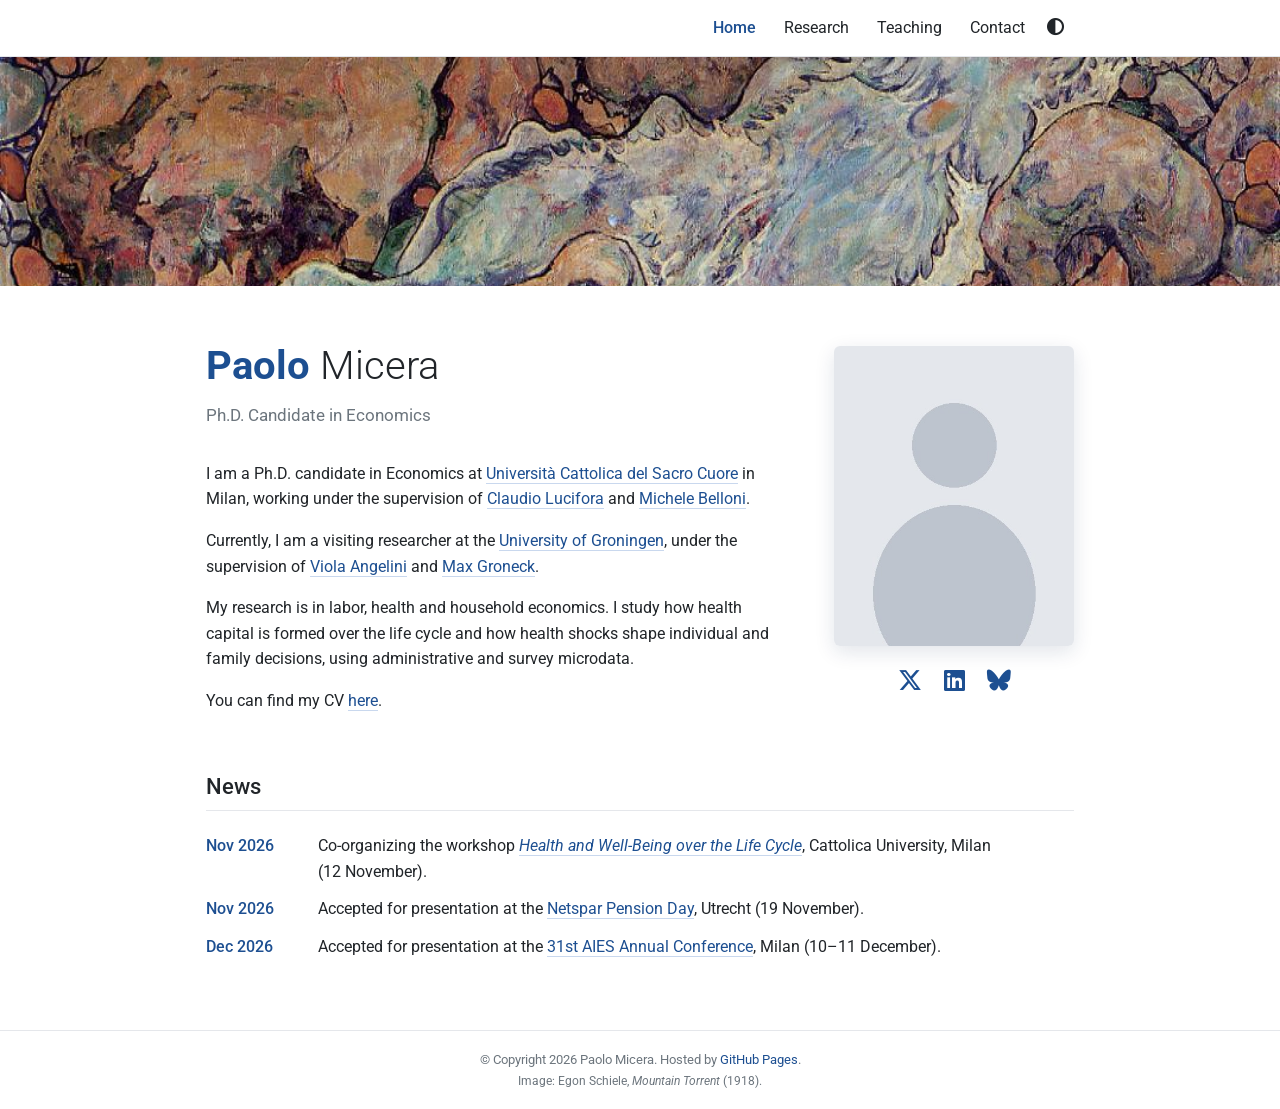
==== index.html @ c05f881a "Add files via upload" ====
<!doctype html>
<html lang="en">
<head>
  <meta charset="utf-8">
  <meta name="viewport" content="width=device-width, initial-scale=1">
  <title>Paolo Micera</title>
  <meta name="description" content="Paolo Micera, Ph.D. candidate in Economics at Università Cattolica del Sacro Cuore. Labor, health and household economics.">
  <link rel="preconnect" href="https://fonts.googleapis.com">
  <link href="https://fonts.googleapis.com/css2?family=Roboto:wght@300;400;500;700&display=swap" rel="stylesheet">
  <link rel="stylesheet" href="assets/vendor/fontawesome/css/all.min.css">
  <link rel="stylesheet" href="assets/css/style.css">
  <script src="assets/js/main.js"></script>
</head>
<body>

<nav class="navbar">
  <div class="inner">
    <span></span><!-- name hidden here: it is already the page title -->
    <div style="display:flex;align-items:center">
      <ul class="nav-links">
        <li><a class="active" href="./">Home</a></li>
        <li><a href="research/">Research</a></li>
        <li><a href="teaching/">Teaching</a></li>
        <li><a href="contact/">Contact</a></li>
      </ul>
      <button class="icon-btn theme-toggle" aria-label="Switch light/dark"><i class="fa-solid fa-circle-half-stroke"></i></button>
      <button class="icon-btn menu-toggle" aria-label="Menu" aria-expanded="false"><i class="fa-solid fa-bars"></i></button>
    </div>
  </div>
</nav>
<!-- Banner: change src to use another painting; object-position chooses which part is shown -->
<div class="banner">
  <img src="assets/img/banner-torrent.jpg" alt="Egon Schiele, Mountain Torrent (1918)." style="object-position: center 50%;">
</div>


<main>
  <div class="home">

    <div class="home-text">
      <h1 class="page-title"><b>Paolo</b> Micera</h1>
      <p class="subtitle">Ph.D. Candidate in Economics</p>

      <p>
        I am a Ph.D. candidate in Economics at
        <a href="https://www.unicatt.it/">Università Cattolica del Sacro Cuore</a> in Milan,
        working under the supervision of
        <a href="https://www.iza.org/person/660/claudio-lucifora">Claudio Lucifora</a> and <a href="https://www.didattica-cps.unito.it/persone/michele.belloni">Michele Belloni</a>.
      </p>
      <p>
        Currently, I am a visiting researcher at the
        <a href="https://www.rug.nl/">University of Groningen</a>, under the supervision of
        <a href="https://sites.google.com/site/violaangelini">Viola Angelini</a> and <a href="https://www.rug.nl/staff/m.groneck/">Max Groneck</a>.
      </p>
      <p>
        My research is in labor, health and household economics. I study how health capital
        is formed over the life cycle and how health shocks shape individual and family
        decisions, using administrative and survey microdata.
      </p>
      <p>
        You can find my CV <a href="assets/pdf/Micera_CV.pdf">here</a>.
      </p>

    </div>

    <aside class="home-side">
      <!-- Replace assets/img/prof_pic.jpg with your photo (square or 4:5 works best) -->
      <img src="assets/img/prof_pic.jpg" alt="Paolo Micera">
      <div class="side-social">
        <!-- X: add the link later, e.g. <a href="https://x.com/HANDLE" aria-label="X">...</a> -->
        <span class="no-link" aria-label="X"><i class="fa-brands fa-x-twitter"></i></span>
        <a href="https://www.linkedin.com/in/paolo-micera-4a3969200/" aria-label="LinkedIn"><i class="fa-brands fa-linkedin"></i></a>
        <a href="https://bsky.app/profile/paolomicera.bsky.social" aria-label="Bluesky"><i class="fa-brands fa-bluesky"></i></a>
      </div>
    </aside>

  </div>

  <section class="home-news">
    <h2>News</h2>
    <ul class="news">
      <li>
        <span class="date">Nov 2026</span>
        <span>Co-organizing the workshop
          <a href="https://www.unicatt.it/eventi/ateneo/milano/2026/Health-and-well-being-over-the-life-cycle.html"><i>Health and Well-Being over the Life Cycle</i></a>,
          Cattolica University, Milan (12&nbsp;November).</span>
      </li>
      <li>
        <span class="date">Nov 2026</span>
        <span>Accepted for presentation at the
          <a href="https://www.netspar.nl/en/calendar/pension-day-2026-call-for-papers/">Netspar Pension Day</a>,
          Utrecht (19&nbsp;November).</span>
      </li>
      <li>
        <span class="date">Dec 2026</span>
        <span>Accepted for presentation at the
          <a href="https://www.aiesweb.it/xxxi-national-conference/">31st AIES Annual Conference</a>,
          Milan (10–11&nbsp;December).</span>
      </li>
    </ul>
  </section>
</main>

<footer>
  © Copyright <span id="year">2026</span> Paolo Micera. Hosted by <a href="https://pages.github.com/">GitHub Pages</a>.<br>
  <span class="credit">Image: Egon Schiele, <i>Mountain Torrent</i> (1918).</span>
</footer>

</body>
</html>
---- assets/css/style.css ----
/* =========================================================
   Academic site — whitespace style inspired by al-folio
   Change the accent colour here and it updates everywhere.
   ========================================================= */

:root {
  --accent: #1f4e8c;          /* links, active nav, buttons */
  --text: #212529;
  --muted: #6c757d;
  --bg: #ffffff;
  --bg-soft: #f6f7f9;
  --border: #e5e7eb;
  --nav-bg: rgba(255, 255, 255, 0.96);
}

@media (prefers-color-scheme: dark) {
  :root:not([data-theme="light"]) {
    --accent: #7fa8e6;
    --text: #e6e6e6;
    --muted: #9aa0a6;
    --bg: #1c1c1d;
    --bg-soft: #262628;
    --border: #3a3a3c;
    --nav-bg: rgba(28, 28, 29, 0.96);
  }
}
:root[data-theme="dark"] {
  --accent: #7fa8e6;
  --text: #e6e6e6;
  --muted: #9aa0a6;
  --bg: #1c1c1d;
  --bg-soft: #262628;
  --border: #3a3a3c;
  --nav-bg: rgba(28, 28, 29, 0.96);
}

* { box-sizing: border-box; }

html { scroll-padding-top: 80px; }

body {
  margin: 0;
  background: var(--bg);
  color: var(--text);
  font-family: "Roboto", -apple-system, "Segoe UI", Helvetica, Arial, sans-serif;
  font-size: 1rem;
  line-height: 1.6;
  font-weight: 400;
  -webkit-font-smoothing: antialiased;
}

a { color: var(--accent); text-decoration: none; }
a:hover { text-decoration: underline; }

/* ---------- Navbar ---------- */
.navbar {
  position: fixed; top: 0; left: 0; right: 0; z-index: 10;
  background: var(--nav-bg);
  border-bottom: 1px solid var(--border);
  backdrop-filter: blur(6px);
}
.navbar .inner {
  max-width: 900px; margin: 0 auto; padding: 0 16px;
  height: 56px; display: flex; align-items: center; justify-content: space-between;
}
.brand { color: var(--text); font-size: 1.15rem; font-weight: 300; }
.brand b { font-weight: 700; }
.brand:hover { text-decoration: none; color: var(--accent); }

.nav-links { display: flex; align-items: center; gap: 4px; list-style: none; margin: 0; padding: 0; }
.nav-links a {
  display: block; padding: 6px 12px; color: var(--text); font-size: 0.98rem;
}
.nav-links a:hover { color: var(--accent); text-decoration: none; }
.nav-links a.active { color: var(--accent); font-weight: 500; }

.icon-btn {
  background: none; border: 0; color: var(--text); cursor: pointer;
  padding: 6px 10px; font-size: 1.05rem; line-height: 1;
}
.icon-btn:hover { color: var(--accent); }
.menu-toggle { display: none; }

@media (max-width: 640px) {
  .menu-toggle { display: inline-block; }
  .nav-links {
    display: none; position: absolute; top: 56px; left: 0; right: 0;
    flex-direction: column; align-items: flex-start;
    background: var(--nav-bg); border-bottom: 1px solid var(--border);
    padding: 8px 16px;
  }
  .nav-links.open { display: flex; }
}

/* ---------- Page ---------- */
main {
  max-width: 900px; margin: 0 auto;
  padding: 96px 16px 64px;
}

h1.page-title { font-size: 2.5rem; font-weight: 300; margin: 0 0 4px; }
h1.page-title b { font-weight: 700; }
.subtitle { color: var(--muted); margin: 0 0 32px; font-size: 1.05rem; }
.subtitle a { color: var(--muted); text-decoration: underline; text-decoration-color: var(--border); }

h2 {
  font-size: 1.35rem; font-weight: 500; margin: 48px 0 16px;
  padding-bottom: 6px; border-bottom: 1px solid var(--border);
}
h2:first-of-type { margin-top: 8px; }

/* ---------- About ---------- */
.about { display: flow-root; }
.profile {
  float: right; width: 32%; max-width: 260px; margin: 0 0 16px 28px;
}
.profile img { width: 100%; border-radius: 4px; display: block; }
.profile .address { color: var(--muted); font-size: 0.85rem; margin-top: 10px; line-height: 1.5; }

@media (max-width: 640px) {
  .profile { float: none; width: 60%; margin: 0 auto 24px; }
  .profile .address { text-align: center; }
}

.callout {
  border-left: 3px solid var(--accent); background: var(--bg-soft);
  padding: 10px 16px; margin: 20px 0;
}

.news { list-style: none; padding: 0; margin: 0; }
.news li { display: flex; gap: 20px; padding: 6px 0; }
.news .date { color: var(--muted); min-width: 92px; flex-shrink: 0; }

.social { margin-top: 40px; text-align: center; font-size: 1.6rem; }
.social a { color: var(--text); margin: 0 10px; }
.social a:hover { color: var(--accent); text-decoration: none; }

/* ---------- Papers ---------- */
.papers { list-style: none; padding: 0; margin: 0; counter-reset: paper; }
.paper { padding: 14px 0 18px; border-bottom: 1px dashed var(--border); }
.paper:last-child { border-bottom: 0; }

.paper .title { font-weight: 500; font-size: 1.05rem; }
.paper .title a { color: var(--text); }
.paper .title a:hover { color: var(--accent); }
.paper .authors { margin-top: 2px; }
.paper .venue { color: var(--muted); font-style: italic; margin-top: 2px; }
.paper .note { color: var(--muted); margin-top: 2px; }

.links { margin-top: 8px; display: flex; flex-wrap: wrap; gap: 6px; }
.btn {
  font: inherit; font-size: 0.72rem; letter-spacing: 0.04em; text-transform: uppercase;
  padding: 3px 10px; border: 1px solid var(--text); border-radius: 3px;
  background: transparent; color: var(--text); cursor: pointer; line-height: 1.6;
}
.btn:hover, .btn[aria-expanded="true"] {
  border-color: var(--accent); color: var(--accent); text-decoration: none;
}

.abstract {
  display: none; margin-top: 10px; padding: 12px 16px;
  background: var(--bg-soft); border-radius: 4px;
  font-size: 0.95rem; text-align: justify; hyphens: auto;
}
.abstract.open { display: block; }

/* ---------- Teaching / CV ---------- */
.entry { display: flex; gap: 20px; padding: 6px 0; }
.entry .when { color: var(--muted); min-width: 110px; flex-shrink: 0; }
@media (max-width: 640px) { .entry { flex-direction: column; gap: 0; } }

.cv-frame {
  width: 100%; height: 80vh; border: 1px solid var(--border); border-radius: 4px; margin-top: 16px;
}

/* ---------- Footer ---------- */
footer {
  border-top: 1px solid var(--border); color: var(--muted);
  font-size: 0.82rem; text-align: center; padding: 18px 16px;
}

/* ---------- Home layout: text left, photo and socials right ---------- */
.home { display: grid; grid-template-columns: minmax(0, 1fr) 240px; gap: 48px; align-items: start; }
.home-text h2 { margin-top: 40px; }
.home-side { padding-top: 12px; }
.home-side img { width: 100%; border-radius: 4px; display: block; }
.side-social { display: flex; justify-content: center; gap: 22px; margin-top: 16px; font-size: 1.5rem; }
.side-social a { color: var(--text); }
.side-social a:hover { color: var(--accent); text-decoration: none; }

@media (max-width: 720px) {
  .home { grid-template-columns: 1fr; gap: 8px; }
  .home-side { order: -1; width: 60%; max-width: 240px; margin: 0 auto 16px; padding-top: 0; }
}

/* ---------- Contact ---------- */
.contact { display: grid; grid-template-columns: 1fr 1fr; gap: 24px; }
.contact address { font-style: normal; line-height: 1.6; }
@media (max-width: 720px) { .contact { grid-template-columns: 1fr; gap: 16px; } }
.page-title + p:not(.subtitle) { margin-top: 24px; }
.home-news h2 { margin-top: 40px; }

/* =========================================================
   Colour layer: navy accent with soft tints.
   To try another colour change --accent and --accent-soft only.
   ========================================================= */
:root {
  --accent: #1d4f91;
  --accent-soft: #eef3fa;
  --accent-line: #c9d8ee;
}
@media (prefers-color-scheme: dark) {
  :root:not([data-theme="light"]) {
    --accent: #8db4ea; --accent-soft: #232a36; --accent-line: #34445e;
  }
}
:root[data-theme="dark"] { --accent: #8db4ea; --accent-soft: #232a36; --accent-line: #34445e; }

/* thin coloured band at the very top */
.navbar { border-top: 3px solid var(--accent); }
.brand b { color: var(--accent); }

/* name and section titles */
h1.page-title b { color: var(--accent); }
h2 { border-bottom: 1px solid var(--border); position: relative; }
h2::after {
  content: ""; position: absolute; left: 0; bottom: -2px;
  width: 44px; height: 3px; background: var(--accent); border-radius: 2px;
}

/* links: quiet underline on hover only */
main a { text-decoration: none; border-bottom: 1px solid var(--accent-line); }
main a:hover { text-decoration: none; border-bottom-color: var(--accent); }
.btn, .side-social a, .paper .title a { border-bottom: 0; }
.btn { border: 1px solid var(--text); }
.btn:hover, .btn[aria-expanded="true"] { border-color: var(--accent); }

/* photo and socials */
.home-side img { border-radius: 6px; box-shadow: 0 6px 20px rgba(20, 40, 80, 0.12); }
.side-social a { color: var(--accent); }
.side-social a:hover { opacity: 0.75; }

/* news on a soft tinted panel */
.home-news .news {
  background: var(--accent-soft); border-radius: 6px; padding: 10px 20px;
}
.home-news .news li { border-bottom: 1px solid var(--accent-line); padding: 10px 0; }
.home-news .news li:last-child { border-bottom: 0; }
.news .date { color: var(--accent); font-weight: 500; }

/* research: tinted abstract, accent on paper titles hover */
.abstract { background: var(--accent-soft); border-left: 3px solid var(--accent); }
.paper .title a:hover { color: var(--accent); }

/* teaching dates */
.entry .when { color: var(--accent); font-weight: 500; }

/* footer */
footer { background: var(--accent-soft); border-top: 0; }
.abstract { text-align: left; }

/* no coloured bars */
.navbar { border-top: 0; }
h2::after { display: none; }
.abstract { border-left: 0; }

/* no coloured bands */
.home-news .news { background: none; padding: 0; border-radius: 0; }
.home-news .news li { border-bottom: 0; padding: 6px 0; }
footer { background: none; border-top: 1px solid var(--border); }
.abstract { background: var(--bg-soft); }

/* ---------- Home banner (Schiele) ---------- */
.banner { margin-top: 56px; height: 230px; overflow: hidden; background: var(--bg-soft); }
.banner img { width: 100%; height: 100%; object-fit: cover; object-position: center 35%; display: block; }
.banner + main { padding-top: 48px; }
footer .credit { font-size: 0.75rem; }
@media (max-width: 640px) { .banner { height: 140px; } }
.side-social .no-link { color: var(--accent); cursor: default; }
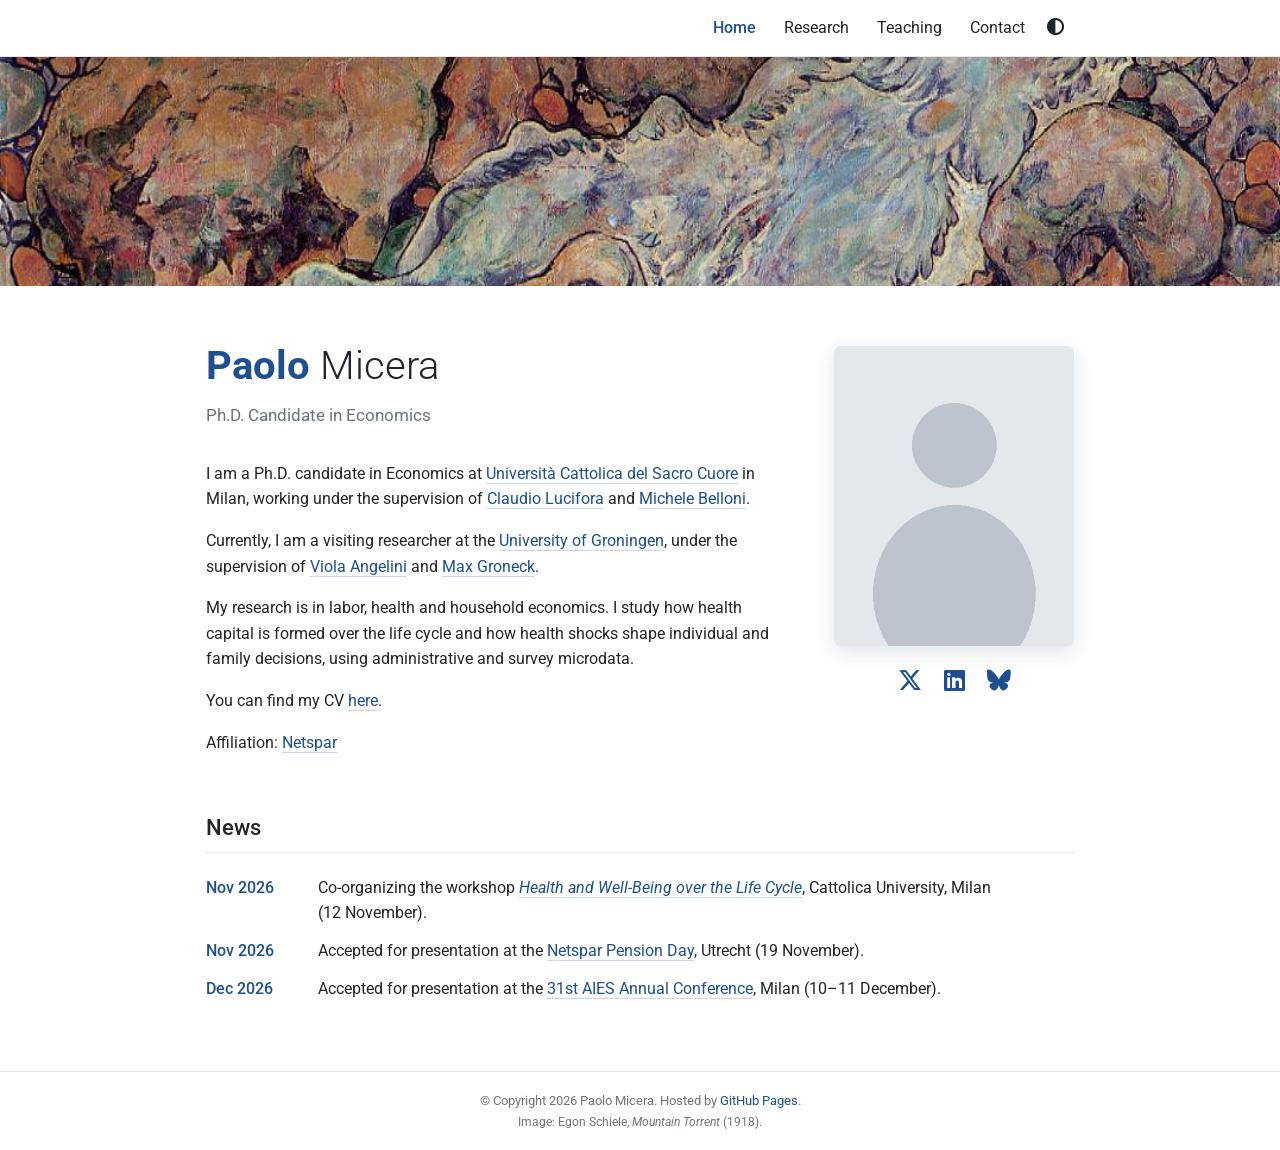
==== commit 1e97605f: "Add Netspar affiliation to home page Co-Authored-By: Claude Opus 5.5 <noreply@anthropic.com> Claude-" ====
--- a/index.html
+++ b/index.html
@@ -60,6 +60,9 @@
       <p>
         You can find my CV <a href="assets/pdf/Micera_CV.pdf">here</a>.
       </p>
+      <p>
+        Affiliation: <a href="https://www.netspar.nl/en/">Netspar</a>
+      </p>
 
     </div>
 
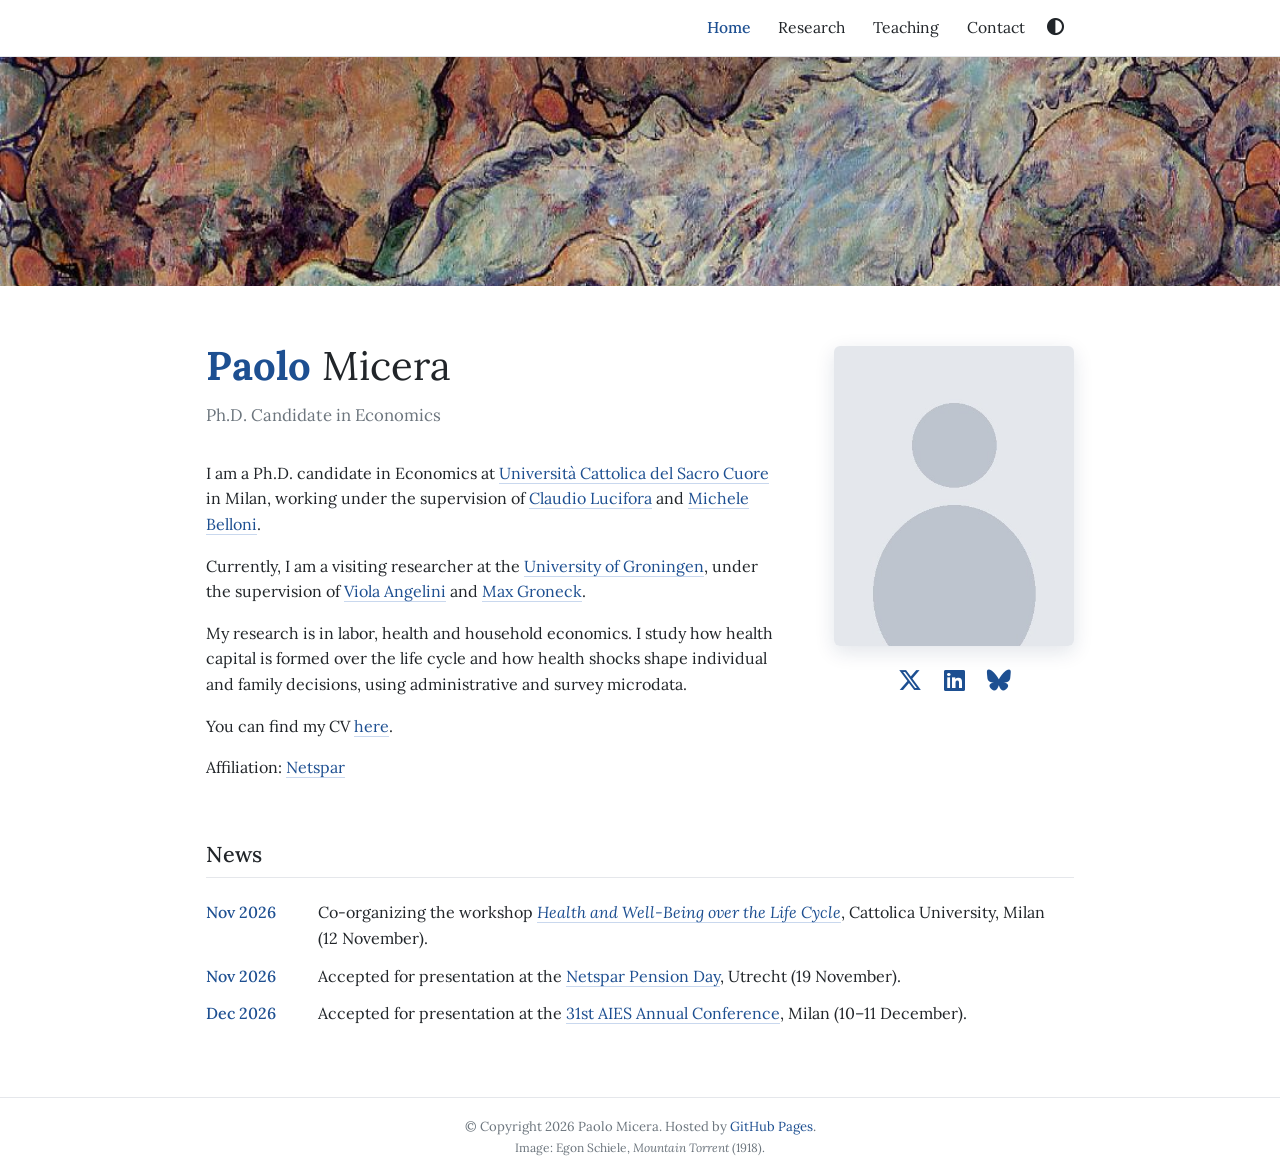
==== commit 5750e89a: "Switch site font to Lora Co-Authored-By: Claude Opus 5.5 <noreply@anthropic.com> Claude-Session: htt" ====
--- a/index.html
+++ b/index.html
@@ -3,10 +3,13 @@
 <head>
   <meta charset="utf-8">
   <meta name="viewport" content="width=device-width, initial-scale=1">
+  <link rel="icon" type="image/png" sizes="32x32" href="assets/img/favicon-32.png">
+  <link rel="icon" type="image/png" sizes="16x16" href="assets/img/favicon-16.png">
+  <link rel="apple-touch-icon" href="assets/img/apple-touch-icon.png">
   <title>Paolo Micera</title>
   <meta name="description" content="Paolo Micera, Ph.D. candidate in Economics at Università Cattolica del Sacro Cuore. Labor, health and household economics.">
   <link rel="preconnect" href="https://fonts.googleapis.com">
-  <link href="https://fonts.googleapis.com/css2?family=Roboto:wght@300;400;500;700&display=swap" rel="stylesheet">
+  <link href="https://fonts.googleapis.com/css2?family=Lora:ital,wght@0,400;0,500;0,600;0,700;1,400&display=swap" rel="stylesheet">
   <link rel="stylesheet" href="assets/vendor/fontawesome/css/all.min.css">
   <link rel="stylesheet" href="assets/css/style.css">
   <script src="assets/js/main.js"></script>
--- a/assets/css/style.css
+++ b/assets/css/style.css
@@ -42,7 +42,7 @@
   margin: 0;
   background: var(--bg);
   color: var(--text);
-  font-family: "Roboto", -apple-system, "Segoe UI", Helvetica, Arial, sans-serif;
+  font-family: "Lora", Georgia, "Times New Roman", serif;
   font-size: 1rem;
   line-height: 1.6;
   font-weight: 400;
@@ -277,3 +277,13 @@
 footer .credit { font-size: 0.75rem; }
 @media (max-width: 640px) { .banner { height: 140px; } }
 .side-social .no-link { color: var(--accent); cursor: default; }
+
+/* Presentations line under each paper: small, light grey */
+:root { --faint: #9aa0a6; }
+@media (prefers-color-scheme: dark) { :root:not([data-theme="light"]) { --faint: #7d8389; } }
+:root[data-theme="dark"] { --faint: #7d8389; }
+.paper .pres { font-size: 0.8rem; color: var(--faint); line-height: 1.45; margin-top: 4px; }
+
+/* Lora has no light weight: keep the surname regular and the name bold */
+h1.page-title { font-weight: 400; }
+.brand { font-weight: 400; }
